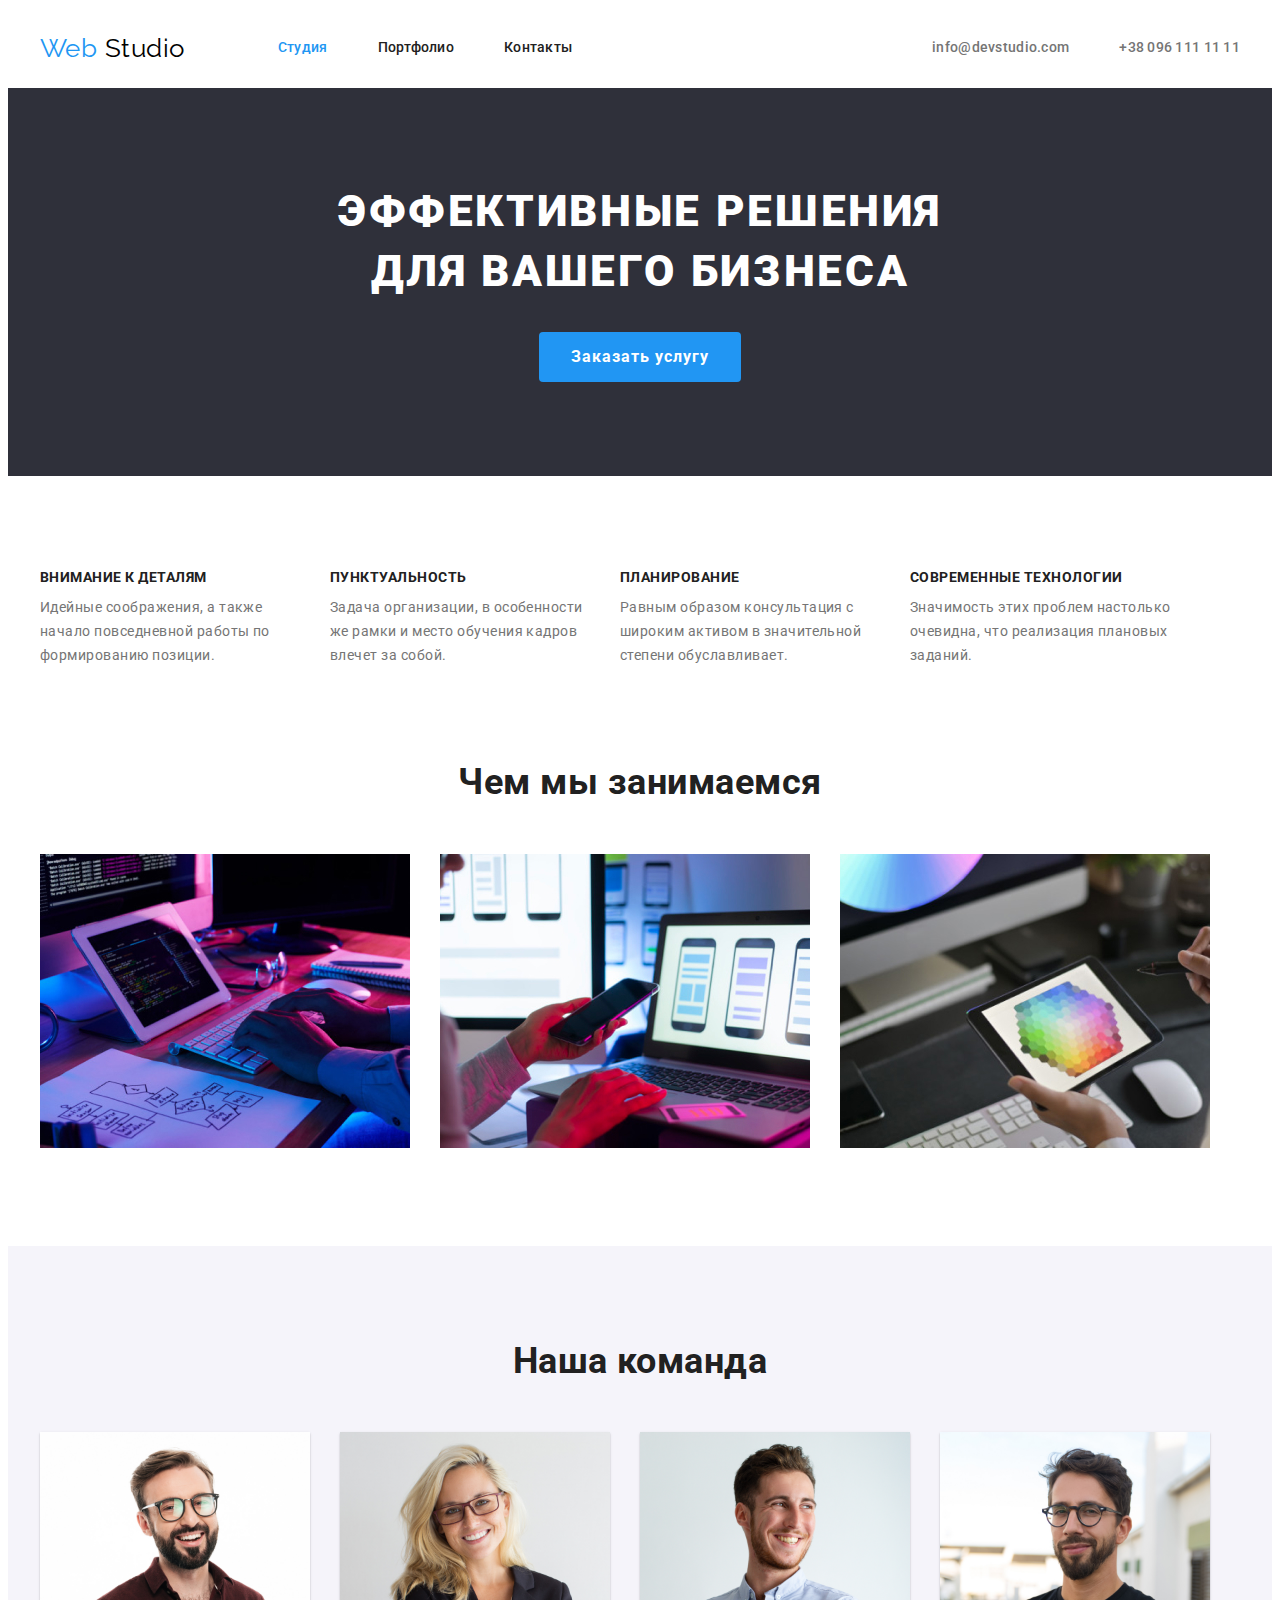
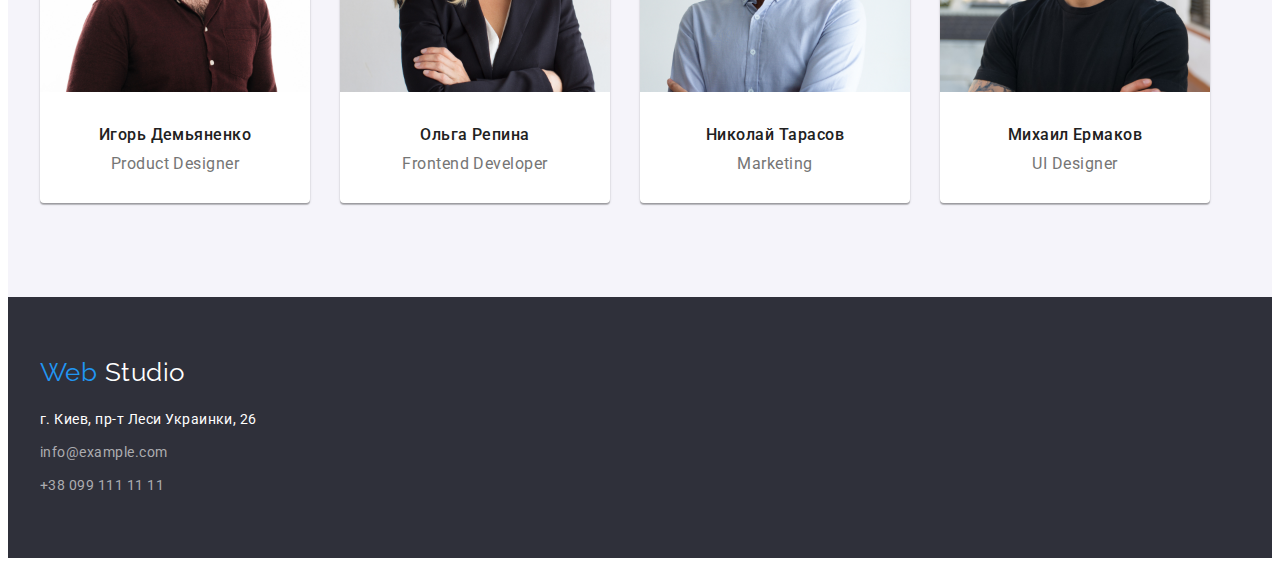
==== index.html @ eea7d709 "Міліонна спроба зберегти виправлення в дз" ====
<!DOCTYPE html>
<html lang="ru">
<head>
    <meta charset="UTF-8">
    <meta http-equiv="X-UA-Compatible" content="IE=edge">
    <meta name="viewport" content="width=device-width, initial-scale=1.0">
    <link rel="preconnect" href="https://fonts.googleapis.com">
    <link rel="preconnect" href="https://fonts.gstatic.com" crossorigin>
    <link href="https://fonts.googleapis.com/css2?family=Raleway:wght@700&family=Roboto:wght@400;500;700;900&display=swap" rel="stylesheet">
    <link rel="stylesheet" href="https://cdnjs.cloudflare.com/ajax/libs/modern-normalize/1.1.0/modern-normalize.min.css" integrity="sha512-wpPYUAdjBVSE4KJnH1VR1HeZfpl1ub8YT/NKx4PuQ5NmX2tKuGu6U/JRp5y+Y8XG2tV+wKQpNHVUX03MfMFn9Q==" crossorigin="anonymous" referrerpolicy="no-referrer" /> 
    <link rel="stylesheet" href="./css/styles.css" >
    <title>WebStudio</title>
</head>
<body>
    <header> 
        <div class="container main-container"> 
            <nav class="main-container">
                <a href="/" class="logo"><span class="web-logo">Web</span> Studio</a>
                <ul class="site-nav list">
                    <li class="item"> <a href="" class="link curent">Студия</a> </li>
                    <li class="item"> <a href="./portfolio.html" class="link">Портфолио</a> </li>
                    <li class="item"> <a href="" class="link">Контакты</a> </li>
                </ul>
            </nav>
            <ul class="kontacts-heder list">
                <li class="item">
                    <a href="mailto:info@devstudio.com" class="link">info@devstudio.com</a>
                </li>
                <li class="item">
                    <a href="tel:+380961111111" class="link">+38 096 111 11 11</a>
                </li>
            </ul>
        </div>
        
    </header>

    <main> 
        <!-- секция герой -->
        <section class="hero section">
            <div class="container">
                <h1 class="hero-title">Эффективные решения для вашего бизнеса</h1>
                <button type="button" class="button primery">Заказать услугу</button>
            </div> 
        </section>
        <!-- секция преимущества -->
        <section class="section advantagesy">
            <div class="container"> 
                <h2 class="section-title visually-hidden">Преимущества</h2>
                <ul class="list advantages-list">
                    <li class="item-advantages">
                        <h3 class="advantages">Внимание к деталям</h3>
                        <p class="section-text">Идейные соображения, а также начало повседневной работы по формированию позиции.</p>
                    </li>
                    <li class="item-advantages">
                        <h3 class="advantages">Пунктуальность</h3>
                        <p class="section-text">Задача организации, в особенности же рамки и место обучения кадров влечет за собой.</p>
                    </li>
                    <li class="item-advantages">
                        <h3 class="advantages">Планирование</h3>
                        <p class="section-text">Равным образом консультация с широким активом в значительной степени обуславливает.</p>
                    </li>
                    <li class="item-advantages">
                        <h3 class="advantages">Современные технологии</h3>
                        <p class="section-text">Значимость этих проблем настолько очевидна, что реализация плановых заданий.</p>
                    </li>
                </ul>
            </div>
        </section>
        <!-- секция Чем мы занимаемся -->
        <section class="section">
            <div class="container">
                <h2 class="section-title">Чем мы занимаемся</h2>
                <ul class="list occupation">
                    <li class="occupation-item"><img src="./images/box1.jpg" alt="работа с кодом" width="370"> </li>
                    <li class="occupation-item"><img src="./images/box2.jpg" alt="веб-дизайн" width="370"> </li>
                    <li class="occupation-item"><img src="./images/box3.jpg" alt="семантика и колористика" width="370"> </li>
                </ul>
            </div>
        </section>
        <!-- секция Наша команда -->
        <section class="section workers">
            <div class="container">
                <h2 class="section-title">Наша команда</h2>
                <ul class="list workers-list">
                    <li class="workers-kard">
                        <img src="./images/YhorDemianenko.jpg" alt="Игорь Демьяненко" width="270">
                        <h3 class="worker">Игорь Демьяненко</h3>
                        <p lang="en" class="position">Product Designer</p>
                    </li>
                    <li class="workers-kard">
                        <img src="./images/OlhaRepyna.jpg" alt="Ольга Репина" width="270">
                        <h3 class="worker">Ольга Репина</h3>
                        <p lang="en" class="position">Frontend Developer</p>
                    </li>
                    <li class="workers-kard">
                        <img src="./images/NykolaiTarasov.jpg" alt="Николай Тарасов" width="270">
                        <h3 class="worker">Николай Тарасов</h3>
                        <p lang="en" class="position">Marketing</p>
                    </li>
                    <li class="workers-kard">
                        <img src="./images/MykhaylErmakov.jpg" alt="Михаил Ермаков" width="270">
                        <h3 class="worker">Михаил Ермаков</h3>
                        <p lang="en" class="position">UI Designer</p>
                    </li>
                </ul>
            </div>
        </section>
    </main>

    
    <footer class="footer">
        <div class="container">
            <a href="" class="logo footer-logo"><span class="web-logo">Web</span> Studio</a>
            <p class="address">г. Киев, пр-т Леси Украинки, 26</p>
            <ul class="kontacts-footer list">
                <li>
                    <a href="mailto:info@example.com" class="link">info@example.com</a>
                </li>
                <li>
                    <a href="tel:+380991111111" class="link">+38 099 111 11 11</a>
                </li>
            </ul>      
        </div>
    </footer>
</body>
</html>
---- css/styles.css ----
:root {
    --primery-text-color: #212121;
    --secondary-text-color: #757575;
    --accent-color: #2196F3;
    --white-color: #FFFFFF;
    --contakts-heder-text-color: #757575;
    --contakts-footer-text-color: #ACACB0;
    --logo-text-color: #000000;
    --button-background-color: #F5F4FA;
    --button-accent-background-color: #2196F3;
    --button-hero-accent-color: #188CE8;
    --secondary-background-color: #2F303A;
    --primery-background-color: #FFFFFF;
}

body {
    background: var(--primery-background-color);
    color: var(--primery-text-color);
    font-family: roboto, sans-serif;
    letter-spacing: 0.03em;
}

h1, h2, h3, h4, h5, h6, p, ul {
    margin-top: 0;
    margin-bottom: 0;
}

.container {
    width: 1200px;
    padding-left: 15px;
    padding-right: 15px;
    margin-left: auto;
    margin-right: auto;
}

.list {
    padding: 0;
    margin: 0;
    list-style: none;
}

.logo {
    font-family: Raleway, sans-serif;
    color: var(--logo-text-color);
    font-size: 26px;
    line-height: 1.19;
    text-decoration: none;
}

.web-logo {
    color: var(--accent-color);
}

.footer-logo {
    color: var(--white-color);
}

.main-container {
    display: flex;
    align-items: center;
}

.header {
    border-bottom: 1px solid #ECECEC;
}

.site-nav {
    display: flex;
    margin-left: 93px;
}

.site-nav .item + .item {
    margin-left: 50px;
}

.site-nav .link {
    display: block;
    padding-top: 32px;
    padding-bottom: 32px;
    color: var(--primery-text-color);
    font-weight: 500;
    font-size: 14px;
    line-height: 1.14;
    letter-spacing: 0.02em;
    text-decoration: none;
}

.site-nav .link:hover,
.site-nav .link:focus {
    color: var(--accent-color);
}

.site-nav .link.curent {
    color: var(--accent-color);
}

.kontacts-heder {
    display: flex;
    margin-left: auto;
}

.kontacts-heder .item + .item {
    margin-left: 50px;
}

.kontacts-heder .link {
    display: flex;
    color: var(--contakts-heder-text-color);
    font-weight: 500;
    font-size: 14px;
    line-height: 1.14;
    letter-spacing: 0.02em;
    text-decoration: none;
}

.kontacts-heder .link:hover,
.kontacts-heder .link:focus {
    color: var(--accent-color);
}

.hero {
    background-color: var(--secondary-background-color);
    text-align: center;
    padding-top: 200px;
    padding-bottom: 200px;
}

.hero-title {
    width: 696px;
    margin: 0 auto 30px auto;
    color: var(--white-color);
    font-weight: 900;
    font-size: 44px;
    line-height: 1.36;
    letter-spacing: 0.06em;
    text-transform: uppercase;
}

.button {
    display: inline-block;
    border-radius: 4px;
    cursor: pointer;
    font-family: inherit;
    text-decoration: none;
    border: transparent;
}

.button.secondary {
    padding: 6px 22px;

    color: var(--primery-text-color);
    background-color: var(--button-background-color);

    font-weight: 500;
    font-size: 16px;
    line-height: 1.63;
}

.button.primery {
    padding: 10px 32px;
    min-width: 200px;

    color: var(--white-color);
    background-color: var(--button-accent-background-color);
    
    font-weight: 700;
    font-size: 16px;
    line-height: 1.88;
    letter-spacing: 0.06em;
}

.button.secondary:hover,
.button.secondary:focus {
    color: var(--white-color);
    background-color: var(--button-accent-background-color);
}

.button.primery:hover,
.button.primery:focus {
    background-color: var(--button-hero-accent-color);
}

.section-title {
    margin-bottom: 50px;
    color: var(--primery-text-color);
    font-weight: 700;
    font-size: 36px;
    line-height: 1.17;
    text-align: center;
}

.section-text {
    color: var(--secondary-text-color);
    font-size: 14px;
    line-height: 1.71;
}

.section {
    padding-top: 94px;
    padding-bottom: 94px;
}

.advantages-list {
    display: flex;
    flex-wrap: wrap;
}

.advantages-list .item-advantages {
    width: 270px;
    margin-right: 20px;
}

.advantages {
    margin-bottom: 10px;
    font-weight: 700;
    font-size: 14px;
    line-height: 1.14;
    text-transform: uppercase;
}

.advantagesy {
    padding-bottom: 0;
}

.occupation {
    display: flex;
}

.occupation-item {
    margin-right: 30px;
}

.workers {
    background-color: #F5F4FA;
}

.workers-kard {
    margin-right: 30px;
    width: 270px;
    min-height: 368px;
    background-color: var(--primery-background-color);
    box-shadow: 0px 1px 3px rgba(0, 0, 0, 0.12), 0px 1px 1px rgba(0, 0, 0, 0.14), 0px 2px 1px rgba(0, 0, 0, 0.2);
        border-radius: 0px 0px 4px 4px;
}

.worker {
    margin-top: 30px;
    margin-bottom: 10px;
    font-weight: 500;
    font-size: 16px;
    line-height: 1.14;
    text-align: center;
}

.workers-list {
    display: flex;
}

.position {
    margin-bottom: 30px;
    font-size: 16px;
    line-height: 1.19;
    text-align: center;
    color: var(--secondary-text-color);
}

.footer {
    padding-top: 60px;
    padding-bottom: 60px;
    background-color: var(--secondary-background-color);
    color: var(--white-color);
    font-size: 14px;
    line-height: 1.71;
}

.footer-logo {
    display: inline-block;
    margin-bottom: 20px;
}

.kontacts-footer .link {
    display: inline-block;
    margin-top: 9px;
    color: var(--contakts-footer-text-color);
    font-size: 14px;
    line-height: 1.71;
    text-decoration: none;
}

.kontacts-footer .link:hover,
.kontacts-footer .link:focus {
    color: var(--accent-color);
}

.project {
    margin-right: 30px;
    margin-bottom: 30px;
    width: calc((100% - 90px) / 3);
    min-height: 404px;
    margin-bottom: 30px;
    color: var(--primery-background-color);
    border: 1px solid #EEEEEE;
}

.project:nth-child(3) {
    margin-right: 0;
}

.project:nth-last-child(-n + 3) {
    margin-bottom: 0;
}

.project-title {
    margin: 20px 24px 4px 24px;
    color: var(--primery-text-color);
    font-weight: 700;
    font-size: 18px;
    line-height: 2;
    letter-spacing: 0.06em;
}

.project-text {
    margin: 0px 24px 20px 24px;
    color: var(--secondary-text-color);
    font-size: 16px;
    line-height: 1.88;
}

.project a {
    text-decoration: none;
}

.filter {
    display: flex;
    margin-bottom: 50px;
    justify-content: center
}

.filter-item {
    margin-left: 8px;
}

.filter .filter-item + .filter-item {
    margin-left: 8px;
}

.projects {
    margin-right: -30px;
    display: flex;
    flex-wrap: wrap;
}

.visually-hidden {
    position: absolute;
    width: 1px;
    height: 1px;
    margin: -1px;
    border: 0;
    padding: 0;

    white-space: nowrap;
    clip-path: inset(100%);
    clip: rect(0 0 0 0);
    overflow: hidden;
}
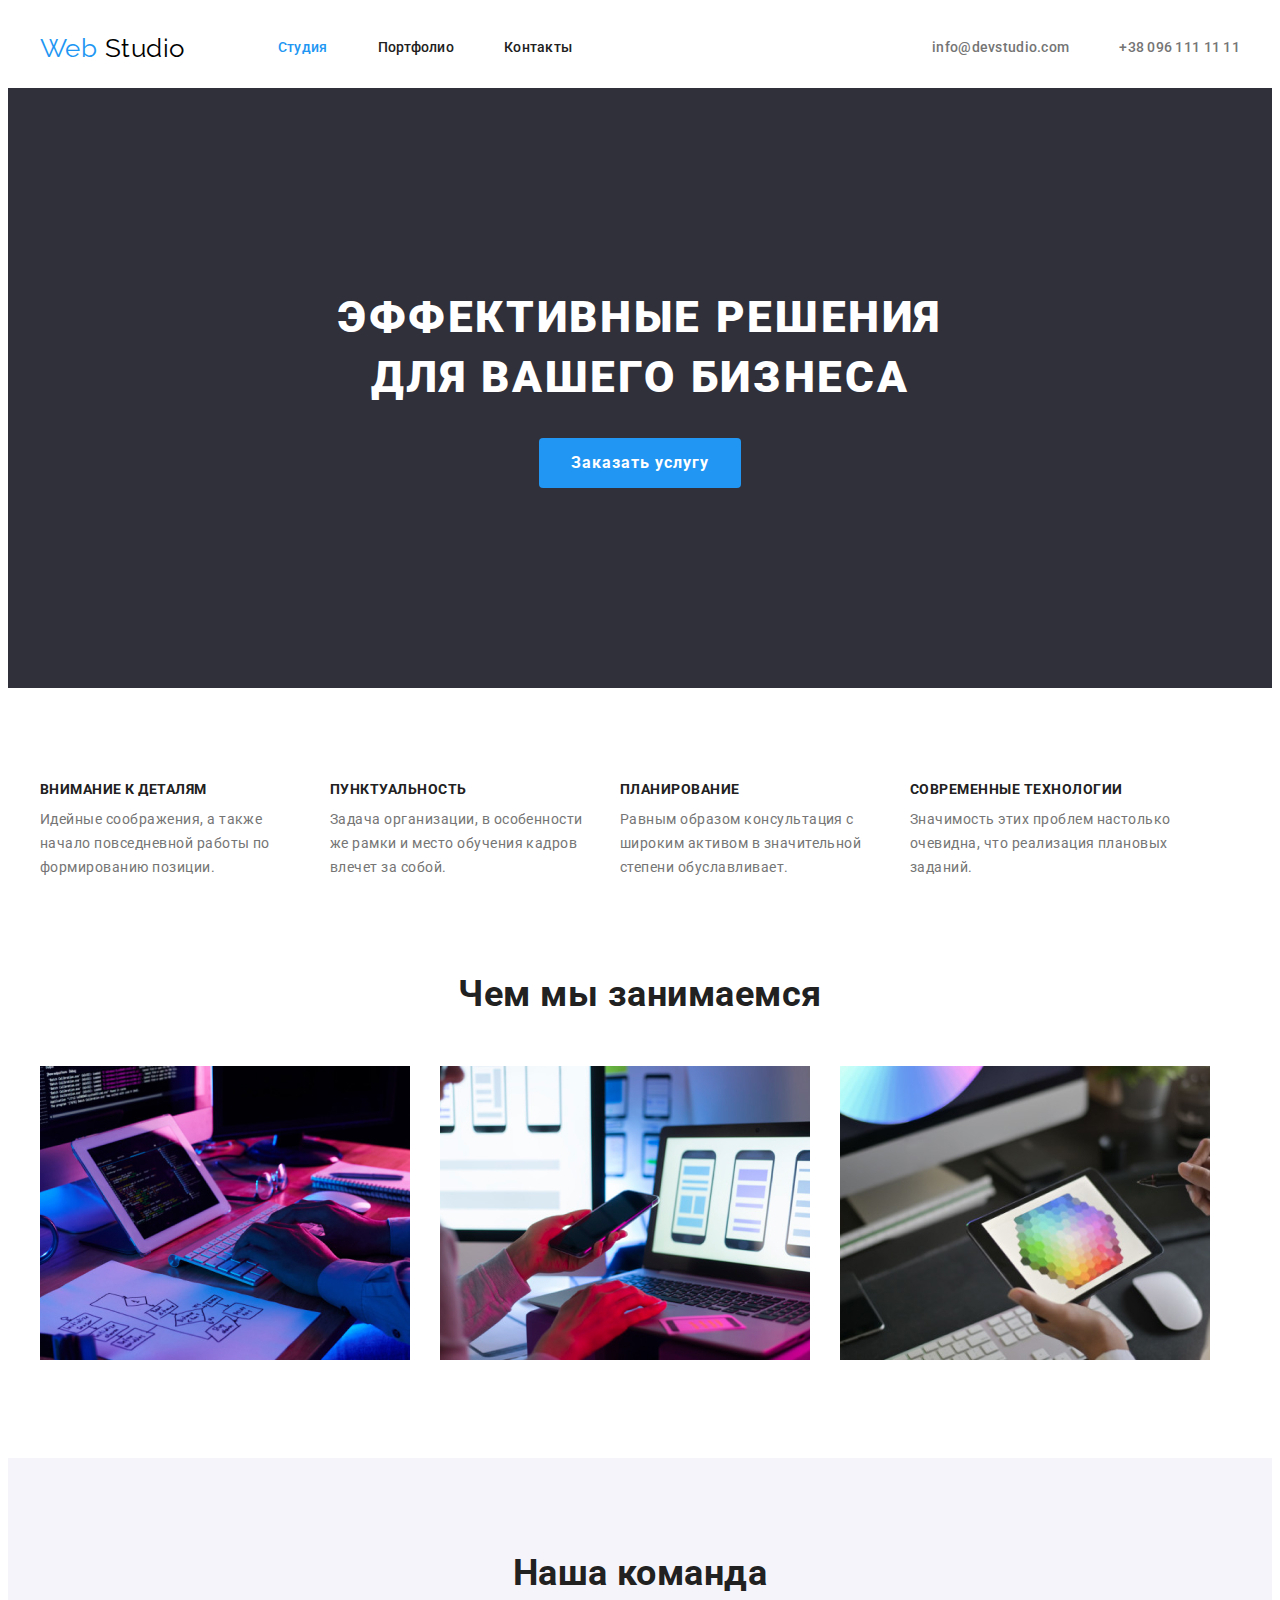
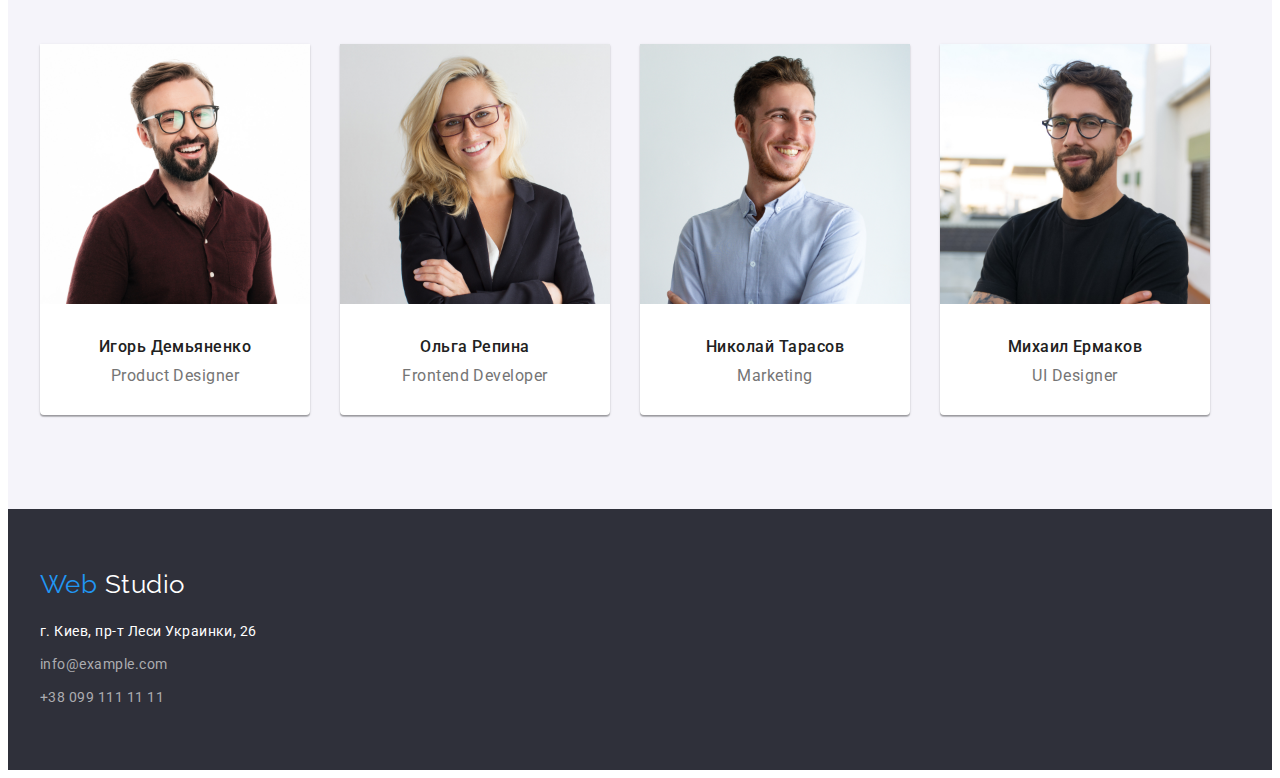
==== commit 00f5df72: "Оновлення ДЗ (коментар 3)" ====
--- a/index.html
+++ b/index.html
@@ -84,23 +84,31 @@
                 <ul class="list workers-list">
                     <li class="workers-kard">
                         <img src="./images/YhorDemianenko.jpg" alt="Игорь Демьяненко" width="270">
-                        <h3 class="worker">Игорь Демьяненко</h3>
-                        <p lang="en" class="position">Product Designer</p>
+                        <div class="worker-position">
+                            <h3 class="worker">Игорь Демьяненко</h3>
+                            <p lang="en" class="position">Product Designer</p>
+                        </div>
                     </li>
                     <li class="workers-kard">
                         <img src="./images/OlhaRepyna.jpg" alt="Ольга Репина" width="270">
-                        <h3 class="worker">Ольга Репина</h3>
-                        <p lang="en" class="position">Frontend Developer</p>
+                        <div class="worker-position">
+                            <h3 class="worker">Ольга Репина</h3>
+                            <p lang="en" class="position">Frontend Developer</p>
+                        </div>
                     </li>
                     <li class="workers-kard">
                         <img src="./images/NykolaiTarasov.jpg" alt="Николай Тарасов" width="270">
-                        <h3 class="worker">Николай Тарасов</h3>
-                        <p lang="en" class="position">Marketing</p>
+                        <div class="worker-position">
+                            <h3 class="worker">Николай Тарасов</h3>
+                            <p lang="en" class="position">Marketing</p>
+                        </div>
                     </li>
                     <li class="workers-kard">
                         <img src="./images/MykhaylErmakov.jpg" alt="Михаил Ермаков" width="270">
-                        <h3 class="worker">Михаил Ермаков</h3>
-                        <p lang="en" class="position">UI Designer</p>
+                        <div class="worker-position">
+                            <h3 class="worker">Михаил Ермаков</h3>
+                            <p lang="en" class="position">UI Designer</p>
+                        </div>
                     </li>
                 </ul>
             </div>
@@ -113,10 +121,10 @@
             <a href="" class="logo footer-logo"><span class="web-logo">Web</span> Studio</a>
             <p class="address">г. Киев, пр-т Леси Украинки, 26</p>
             <ul class="kontacts-footer list">
-                <li>
+                <li class="kontacts-footer">
                     <a href="mailto:info@example.com" class="link">info@example.com</a>
                 </li>
-                <li>
+                <li class="kontacts-footer">
                     <a href="tel:+380991111111" class="link">+38 099 111 11 11</a>
                 </li>
             </ul>      
--- a/css/styles.css
+++ b/css/styles.css
@@ -118,6 +118,11 @@
     color: var(--accent-color);
 }
 
+.section {
+    padding-top: 94px;
+    padding-bottom: 94px;
+}
+
 .hero {
     background-color: var(--secondary-background-color);
     text-align: center;
@@ -193,11 +198,6 @@
     color: var(--secondary-text-color);
     font-size: 14px;
     line-height: 1.71;
-}
-
-.section {
-    padding-top: 94px;
-    padding-bottom: 94px;
 }
 
 .advantages-list {
@@ -244,7 +244,6 @@
 }
 
 .worker {
-    margin-top: 30px;
     margin-bottom: 10px;
     font-weight: 500;
     font-size: 16px;
@@ -257,11 +256,15 @@
 }
 
 .position {
-    margin-bottom: 30px;
     font-size: 16px;
     line-height: 1.19;
     text-align: center;
     color: var(--secondary-text-color);
+}
+
+.worker-position {
+    padding-top: 30px;
+    padding-bottom: 30px;
 }
 
 .footer {
@@ -278,9 +281,12 @@
     margin-bottom: 20px;
 }
 
+.kontacts-footer {
+    margin-top: 9px;
+}
+
 .kontacts-footer .link {
     display: inline-block;
-    margin-top: 9px;
     color: var(--contakts-footer-text-color);
     font-size: 14px;
     line-height: 1.71;
@@ -311,7 +317,7 @@
 }
 
 .project-title {
-    margin: 20px 24px 4px 24px;
+    margin-bottom: 4px;
     color: var(--primery-text-color);
     font-weight: 700;
     font-size: 18px;
@@ -320,10 +326,13 @@
 }
 
 .project-text {
-    margin: 0px 24px 20px 24px;
     color: var(--secondary-text-color);
     font-size: 16px;
     line-height: 1.88;
+}
+
+.project-box {
+    padding: 20px 24px 20px 24px;
 }
 
 .project a {
